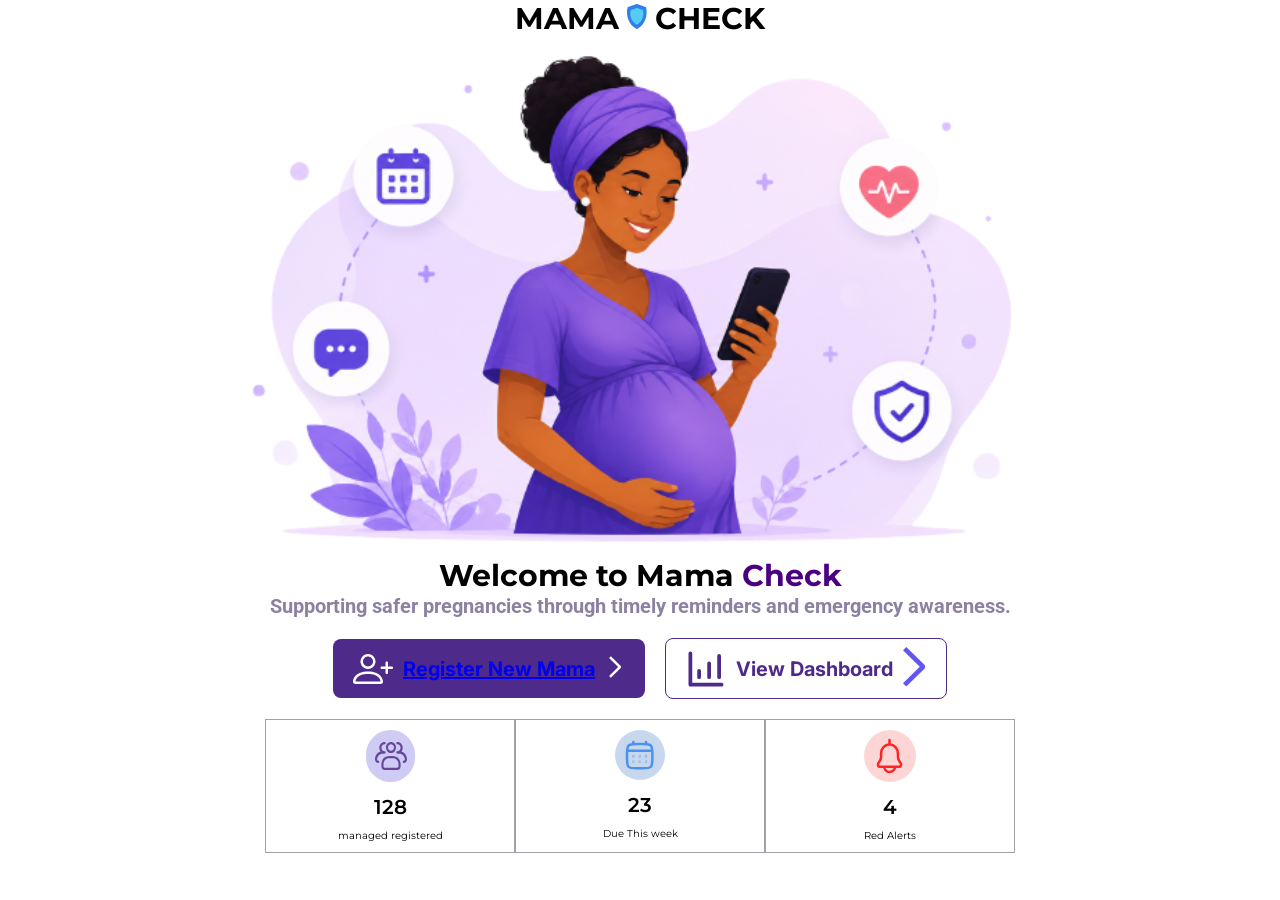
==== index.html @ 4383caee "Add registration form and responsive design" ====
<!DOCTYPE html>
<html lang="en">
<head>
    <meta charset="UTF-8">
    <meta name="viewport" content="width=device-width, initial-scale=1.0">
    <title>Mama check onboarding screen </title>
    <link rel="shortcut icon" href="favicon.ico" type="image/x-icon">
    <link rel="preconnect" href="https://fonts.googleapis.com">
    <link rel="stylesheet" href="https://fonts.googleapis.com/css2?family=Playfair+Display:wght@400;600;700&display=swap">
    <link rel="stylesheet" href="https://fonts.googleapis.com/css2?family=Montserrat:wght@300;400;500;600;700&display=swap">
    
    <link href='https://unpkg.com/boxicons@2.1.4/css/boxicons.min.css' rel='stylesheet'>
    <link rel="stylesheet" href="css/styles.css">
    <link rel="preconnect" href="https://fonts.googleapis.com">
<link rel="preconnect" href="https://fonts.gstatic.com" crossorigin>

<link href="https://fonts.googleapis.com/css2?family=Inter:wght@400;500;600;700&family=Roboto:wght@400;500;700&display=swap" rel="stylesheet">
    <script src="js/main.js" defer></script>

</head>
<body>
    <section class="mama-check-container">
        <div class="mama-checkbox1">
            <h1>MAMA <img src="images/Group.svg" alt=""> CHECK</h1>
        </div>
        <!--Mama check images -->
        <div class="mama-checkbox2">
            <img src="images/Pregnant woman.svg" alt="mama-check">
        </div>
        <div class="mama-checkbox3">
            <h2>Welcome to Mama <span>Check</span></h2>
            <h5>Supporting safer pregnancies through timely reminders and emergency awareness.</h5>
        </div>
        
    </section>
    <section class="reg-container">
        <div class="register-mama">
            <img src="images/bi_person-plus.svg" alt="mama-check">
            <h2><a href="registernewmama.html">Register New Mama</a></h2>
            <span><img src="images/weui_arrow-outlined.svg" alt=""></span>
        </div>
        <div class="view-dashboard">
            <img src="images/charm_chart-bar.svg" alt="">
            <h2>View Dashboard</h2>
            <span><img src="images/Vector.svg" alt=""></span>
        </div>
    </section>
    <section class="dashboard-stats">
        <div class="registered-num">
            <div><img src="images/formkit_people.svg" alt=""></div>
            <div class="bold-num">128</div>
            <div>managed registered</div>
        </div>
        <div class="due-date">
            <div><img src="images/solar_calendar-linear.svg" alt=""></div>
            <div class="bold-num">23</div>
            <div>Due This week</div>
        </div>
        <div class="due-alert">
            <div><img src="images/flowbite_bell-outline.svg" alt=""></div>
            <div class="bold-num">4</div>
            <div>Red Alerts</div>
        </div>
    </section>
    
</body>
</html>
---- css/styles.css ----
*{
    padding: 0;
    margin: 0;
    box-sizing: border-box;
}

    /* media for smaller screen */
@media (max-width: 768px){

    .mama-checkbox2 img{
        max-width: 100%;
        height: auto;
    }

    .reg-container{
        flex-direction: column;
        width: 90%;
    }

    .register-mama,
    .view-dashboard{
        width: 100%;
        justify-content: center;
        padding: 1.2rem;
    }
    
}

@media (max-width: 576px){

    html{
        font-size: 55%;
    }

    .mama-checkbox3 h2{
        font-size: 2.2rem;
    }

    .mama-checkbox3 h5{
        font-size: 1.4rem;
        text-align: center;
        padding: 0 1rem;
    }
    .dashboard-stats {
    grid-template-columns: 1fr;
    width: 90%;
}
       
}
span{
    color: Indigo;
    /* font-size: 2rem; */
}
.mama-checkbox3 h5{
    font-size: 2rem;
    text-align: center;
    padding: 0 1rem;
    justify-self: center;
    color: #8D81A1;
    font-family: 'Roboto';
}
.mama-checkbox3 h2{
    align-self: center;
    font-size: 3rem;
}
.mama-checkbox1 h1{
    font-size: 3rem;
}
body{
    font-family:'Montserrat', sans-serif;
    
}
html{
    font-size: 62.5%;
}
.mama-check-container{
    display: flex;
    flex-direction: column;
    align-items: center;
}
.mama-checkbox1,
.mama-checkbox2,
.mama-checkbox3{
    display: flex;
    flex-direction: column;

}
.mama-checkbox1 img{
    height: 2.5rem;
    font-family: 'Montserrat';
}
/* dashboard and register maam */
.reg-container{
    display: flex;
    gap: 2rem;
    align-items: center;
    justify-content: center;
    margin-top: 2rem;
  
}
.register-mama,
.view-dashboard {
    display: flex;
    flex-direction: row;
    align-items: center;
    gap: 1rem;
    border-radius: 8px;
    padding: 0.8rem 2rem;
    cursor: pointer;
    
}
.register-mama img,
.view-dashboard img{
    height: 4rem;
    
}
.register-mama{
    background-color: #4E2A8A; 
} 
.register-mama h2{
    font-size: 2rem;
    color: #FFFFFF;
    font-family: 'Inter';
}
.view-dashboard{
    border: 1px solid #4E2A8A;
}
.view-dashboard h2{
    color: #4E2A8A;
    font-size: 2rem;
    font-family: 'Inter';
}
.dashboard-stats{
    margin-top: 2rem;
    display: grid;
    grid-template-columns: 25rem 25rem 25rem;
    justify-content: center;
    align-content: center;
    margin-bottom: 2rem;
   
} 
.registered-num,
.due-date,
.due-alert{
    border: 1px solid #A1A1AA;
    gap: 1rem;
    display: flex;
    flex-direction: column;
    padding: 1rem;
    align-items: center;

}
.bold-num{
    font-size: 2rem;
    font-weight: 600;
}
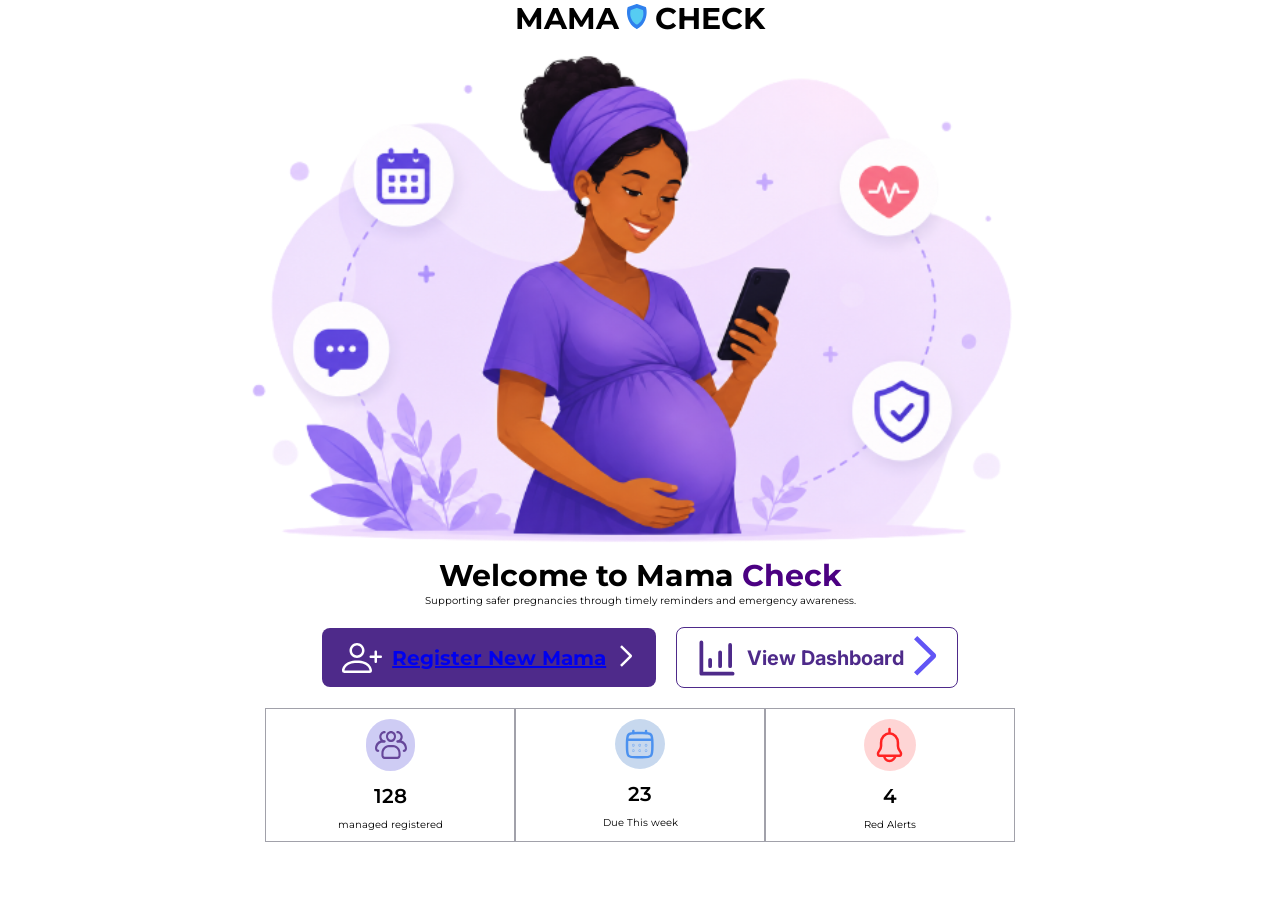
==== commit 3e1df1d4: "Change h5 to p for better semantics" ====
--- a/index.html
+++ b/index.html
@@ -29,7 +29,7 @@
         </div>
         <div class="mama-checkbox3">
             <h2>Welcome to Mama <span>Check</span></h2>
-            <h5>Supporting safer pregnancies through timely reminders and emergency awareness.</h5>
+            <p>Supporting safer pregnancies through timely reminders and emergency awareness.</p>
         </div>
         
     </section>
@@ -64,4 +64,4 @@
     </section>
     
 </body>
-</html>+</html>
--- a/css/styles.css
+++ b/css/styles.css
@@ -16,12 +16,19 @@
         flex-direction: column;
         width: 90%;
     }
-
+    .register-mama h2 a{
+        color: #ffff;
+    }
     .register-mama,
     .view-dashboard{
-        width: 100%;
+        /* width: 100%; */
         justify-content: center;
+        display: flex;
+        align-items: center;
         padding: 1.2rem;
+    }
+    .mama-checkbox3 h2{
+        font-size: 1.1rem;
     }
     
 }
@@ -32,19 +39,27 @@
         font-size: 55%;
     }
 
-    .mama-checkbox3 h2{
-        font-size: 2.2rem;
+    .mama-checkbox3 p{
+        font-size:0.8rem ;
     }
 
     .mama-checkbox3 h5{
-        font-size: 1.4rem;
+        font-size: 1rem;
         text-align: center;
         padding: 0 1rem;
     }
     .dashboard-stats {
     grid-template-columns: 1fr;
     width: 90%;
-}
+    }
+
+    .register-mama,
+    .view-dashboard{
+        align-items: center;
+        justify-content: center;
+        padding: 1.2rem;
+        display: flex;
+    }
        
 }
 span{
@@ -87,7 +102,7 @@
 }
 .mama-checkbox1 img{
     height: 2.5rem;
-    font-family: 'Montserrat';
+    font-family: 'Montserrat' sans-serif;
 }
 /* dashboard and register maam */
 .reg-container{
@@ -120,7 +135,7 @@
 .register-mama h2{
     font-size: 2rem;
     color: #FFFFFF;
-    font-family: 'Inter';
+    font-family: 'Inter' sans-serif;
 }
 .view-dashboard{
     border: 1px solid #4E2A8A;
@@ -153,4 +168,4 @@
 .bold-num{
     font-size: 2rem;
     font-weight: 600;
-}+}
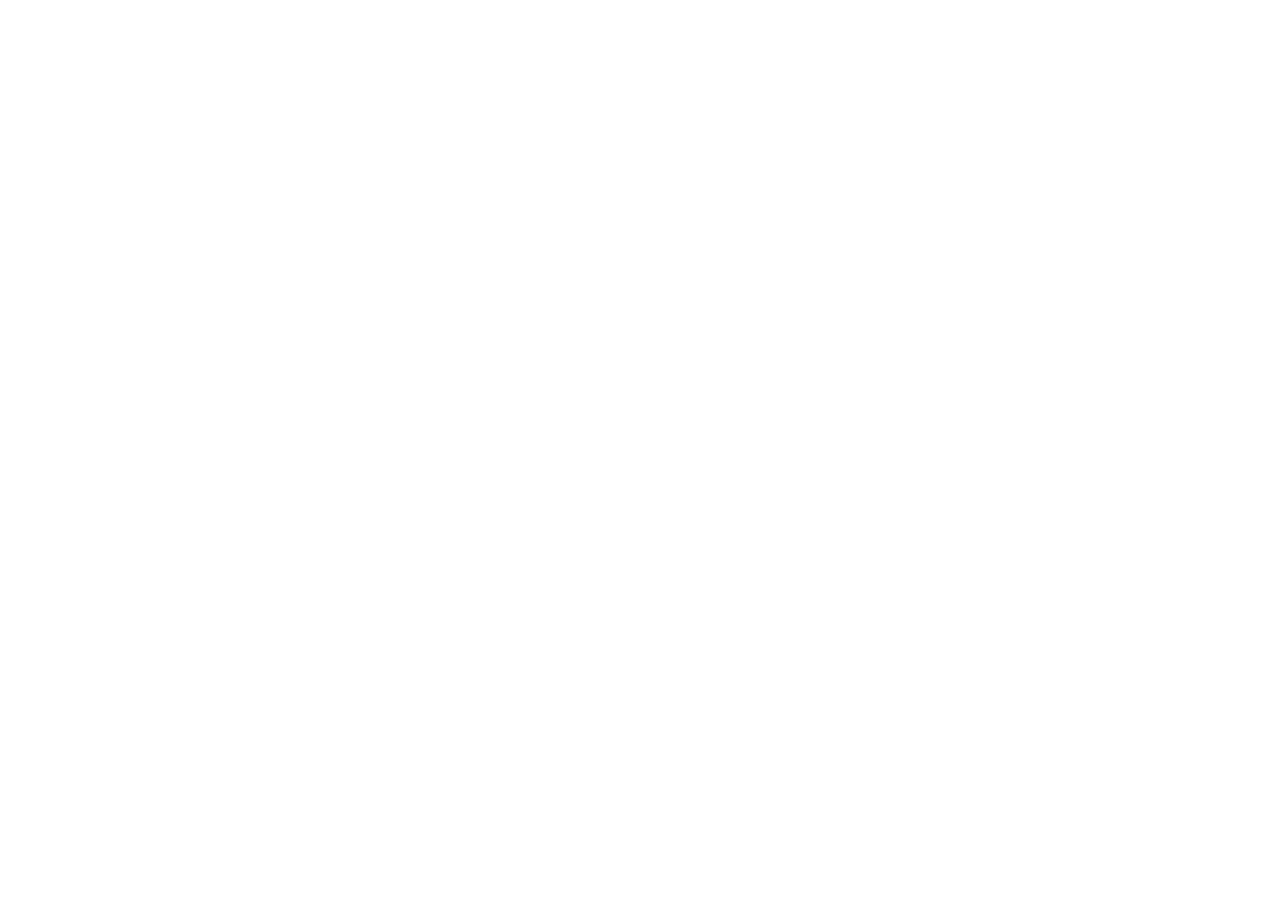
==== commit 1325eefd: "Clean up index.html by removing commented sections Removed unused sections and scripts from index.ht" ====
--- a/index.html
+++ b/index.html
@@ -12,56 +12,13 @@
     <link href='https://unpkg.com/boxicons@2.1.4/css/boxicons.min.css' rel='stylesheet'>
     <link rel="stylesheet" href="css/styles.css">
     <link rel="preconnect" href="https://fonts.googleapis.com">
-<link rel="preconnect" href="https://fonts.gstatic.com" crossorigin>
+    <link rel="preconnect" href="https://fonts.gstatic.com" crossorigin>
 
-<link href="https://fonts.googleapis.com/css2?family=Inter:wght@400;500;600;700&family=Roboto:wght@400;500;700&display=swap" rel="stylesheet">
-    <script src="js/main.js" defer></script>
-
+    <link href="https://fonts.googleapis.com/css2?family=Inter:wght@400;500;600;700&family=Roboto:wght@400;500;700&display=swap" rel="stylesheet">
+    
 </head>
 <body>
-    <section class="mama-check-container">
-        <div class="mama-checkbox1">
-            <h1>MAMA <img src="images/Group.svg" alt=""> CHECK</h1>
-        </div>
-        <!--Mama check images -->
-        <div class="mama-checkbox2">
-            <img src="images/Pregnant woman.svg" alt="mama-check">
-        </div>
-        <div class="mama-checkbox3">
-            <h2>Welcome to Mama <span>Check</span></h2>
-            <p>Supporting safer pregnancies through timely reminders and emergency awareness.</p>
-        </div>
-        
-    </section>
-    <section class="reg-container">
-        <div class="register-mama">
-            <img src="images/bi_person-plus.svg" alt="mama-check">
-            <h2><a href="registernewmama.html">Register New Mama</a></h2>
-            <span><img src="images/weui_arrow-outlined.svg" alt=""></span>
-        </div>
-        <div class="view-dashboard">
-            <img src="images/charm_chart-bar.svg" alt="">
-            <h2>View Dashboard</h2>
-            <span><img src="images/Vector.svg" alt=""></span>
-        </div>
-    </section>
-    <section class="dashboard-stats">
-        <div class="registered-num">
-            <div><img src="images/formkit_people.svg" alt=""></div>
-            <div class="bold-num">128</div>
-            <div>managed registered</div>
-        </div>
-        <div class="due-date">
-            <div><img src="images/solar_calendar-linear.svg" alt=""></div>
-            <div class="bold-num">23</div>
-            <div>Due This week</div>
-        </div>
-        <div class="due-alert">
-            <div><img src="images/flowbite_bell-outline.svg" alt=""></div>
-            <div class="bold-num">4</div>
-            <div>Red Alerts</div>
-        </div>
-    </section>
+    
     
 </body>
 </html>
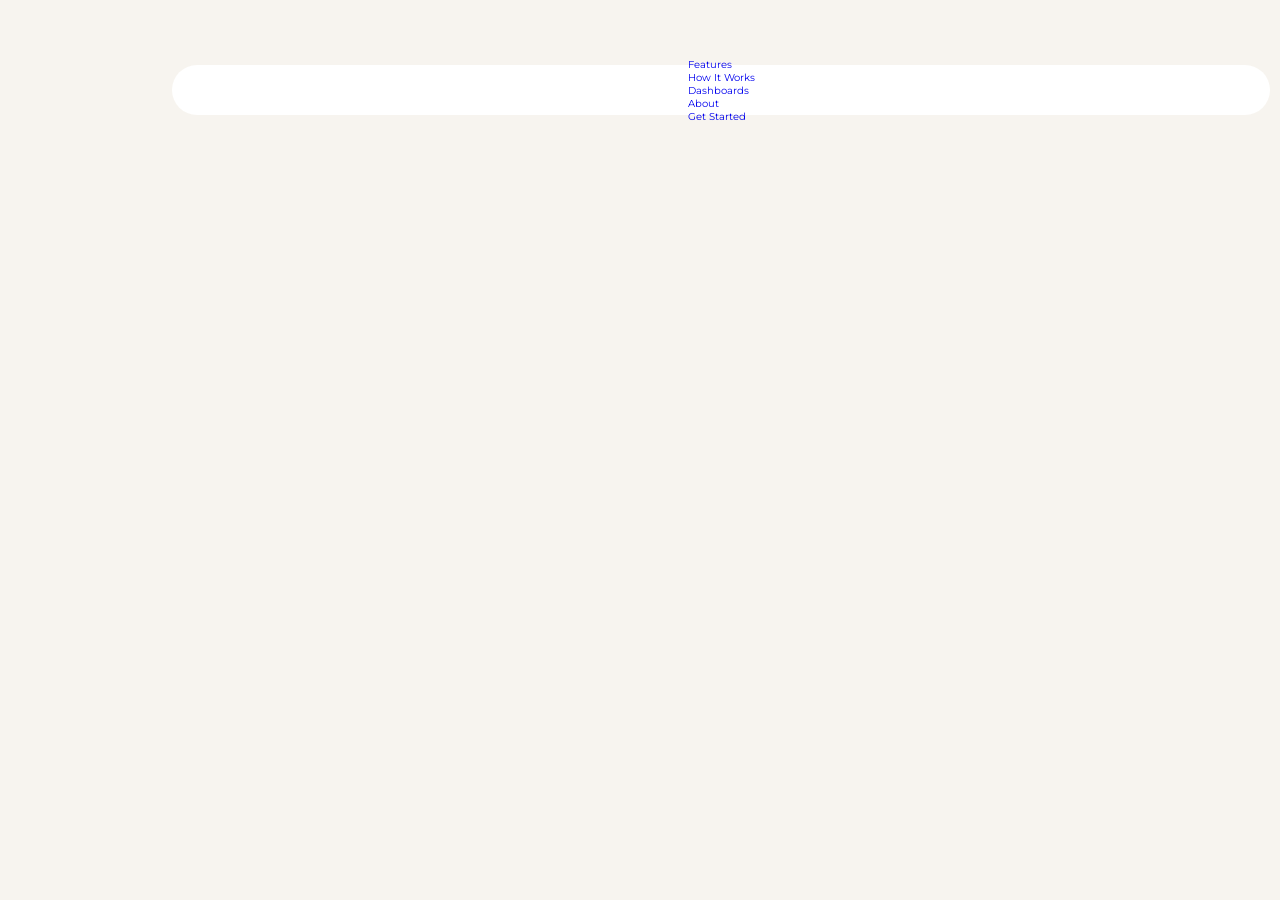
==== commit 6eaad2b5: "index page added as a landing page" ====
--- a/index.html
+++ b/index.html
@@ -18,6 +18,32 @@
     
 </head>
 <body>
+
+    <header>
+        <img src="images/Ellipse 8.png" alt="" height="3rem" display="overflow">
+        <img src="images/Ellipse 9.png" alt="" height="5rem">
+        <!--Logo space here-->
+        <div class="logo">
+            <img src="images/image 11.svg" alt="">
+        </div>
+        <!---Navigation bar here-->
+        <div class="nav-bar">
+            <nav>
+                <ul>
+                    <li><a href="#">Features</a></li>
+                    <li><a href="#">How It Works</a></li>
+                    <li><a href="#">Dashboards </a></li>
+                    <li><a href="#">About</a></li>
+                    <li><a href="#">Get Started</a></li>
+                </ul>
+
+            </nav>
+        </div>
+            
+    </header>
+    <section>
+
+    </section>
     
     
 </body>
--- a/css/styles.css
+++ b/css/styles.css
@@ -5,167 +5,42 @@
 }
 
     /* media for smaller screen */
-@media (max-width: 768px){
-
-    .mama-checkbox2 img{
-        max-width: 100%;
-        height: auto;
-    }
-
-    .reg-container{
-        flex-direction: column;
-        width: 90%;
-    }
-    .register-mama h2 a{
-        color: #ffff;
-    }
-    .register-mama,
-    .view-dashboard{
-        /* width: 100%; */
-        justify-content: center;
-        display: flex;
-        align-items: center;
-        padding: 1.2rem;
-    }
-    .mama-checkbox3 h2{
-        font-size: 1.1rem;
-    }
-    
-}
-
-@media (max-width: 576px){
-
-    html{
-        font-size: 55%;
-    }
-
-    .mama-checkbox3 p{
-        font-size:0.8rem ;
-    }
-
-    .mama-checkbox3 h5{
-        font-size: 1rem;
-        text-align: center;
-        padding: 0 1rem;
-    }
-    .dashboard-stats {
-    grid-template-columns: 1fr;
-    width: 90%;
-    }
-
-    .register-mama,
-    .view-dashboard{
-        align-items: center;
-        justify-content: center;
-        padding: 1.2rem;
-        display: flex;
-    }
-       
-}
-span{
-    color: Indigo;
-    /* font-size: 2rem; */
-}
-.mama-checkbox3 h5{
-    font-size: 2rem;
-    text-align: center;
-    padding: 0 1rem;
-    justify-self: center;
-    color: #8D81A1;
-    font-family: 'Roboto';
-}
-.mama-checkbox3 h2{
-    align-self: center;
-    font-size: 3rem;
-}
-.mama-checkbox1 h1{
-    font-size: 3rem;
+@media (max-width: 768px){   
 }
 body{
     font-family:'Montserrat', sans-serif;
-    
+    min-height: 100vh;
+    padding: 2rem 1rem;
+    background-color: #F7F4EF;
 }
+
 html{
     font-size: 62.5%;
 }
-.mama-check-container{
-    display: flex;
-    flex-direction: column;
-    align-items: center;
+header{
+    display: grid;
+    grid-template-columns: auto 1fr;
+    gap: 4rem;
 }
-.mama-checkbox1,
-.mama-checkbox2,
-.mama-checkbox3{
-    display: flex;
-    flex-direction: column;
+.logo{
 
 }
-.mama-checkbox1 img{
-    height: 2.5rem;
-    font-family: 'Montserrat' sans-serif;
+.logo img{
+    height: 7rem;
 }
-/* dashboard and register maam */
-.reg-container{
+.nav-bar ul li a{
+    text-decoration: none;
+}
+.nav-bar ul li{
+    list-style: none;
+}
+.nav-bar{
+    border-radius: 50px;
+    background-color: #FFFFFF;
+    width: 90%;
+    height: 5rem;
     display: flex;
-    gap: 2rem;
+    justify-content: center;
     align-items: center;
-    justify-content: center;
-    margin-top: 2rem;
-  
+    justify-self: end;
 }
-.register-mama,
-.view-dashboard {
-    display: flex;
-    flex-direction: row;
-    align-items: center;
-    gap: 1rem;
-    border-radius: 8px;
-    padding: 0.8rem 2rem;
-    cursor: pointer;
-    
-}
-.register-mama img,
-.view-dashboard img{
-    height: 4rem;
-    
-}
-.register-mama{
-    background-color: #4E2A8A; 
-} 
-.register-mama h2{
-    font-size: 2rem;
-    color: #FFFFFF;
-    font-family: 'Inter' sans-serif;
-}
-.view-dashboard{
-    border: 1px solid #4E2A8A;
-}
-.view-dashboard h2{
-    color: #4E2A8A;
-    font-size: 2rem;
-    font-family: 'Inter';
-}
-.dashboard-stats{
-    margin-top: 2rem;
-    display: grid;
-    grid-template-columns: 25rem 25rem 25rem;
-    justify-content: center;
-    align-content: center;
-    margin-bottom: 2rem;
-   
-} 
-.registered-num,
-.due-date,
-.due-alert{
-    border: 1px solid #A1A1AA;
-    gap: 1rem;
-    display: flex;
-    flex-direction: column;
-    padding: 1rem;
-    align-items: center;
-
-}
-.bold-num{
-    font-size: 2rem;
-    font-weight: 600;
-}
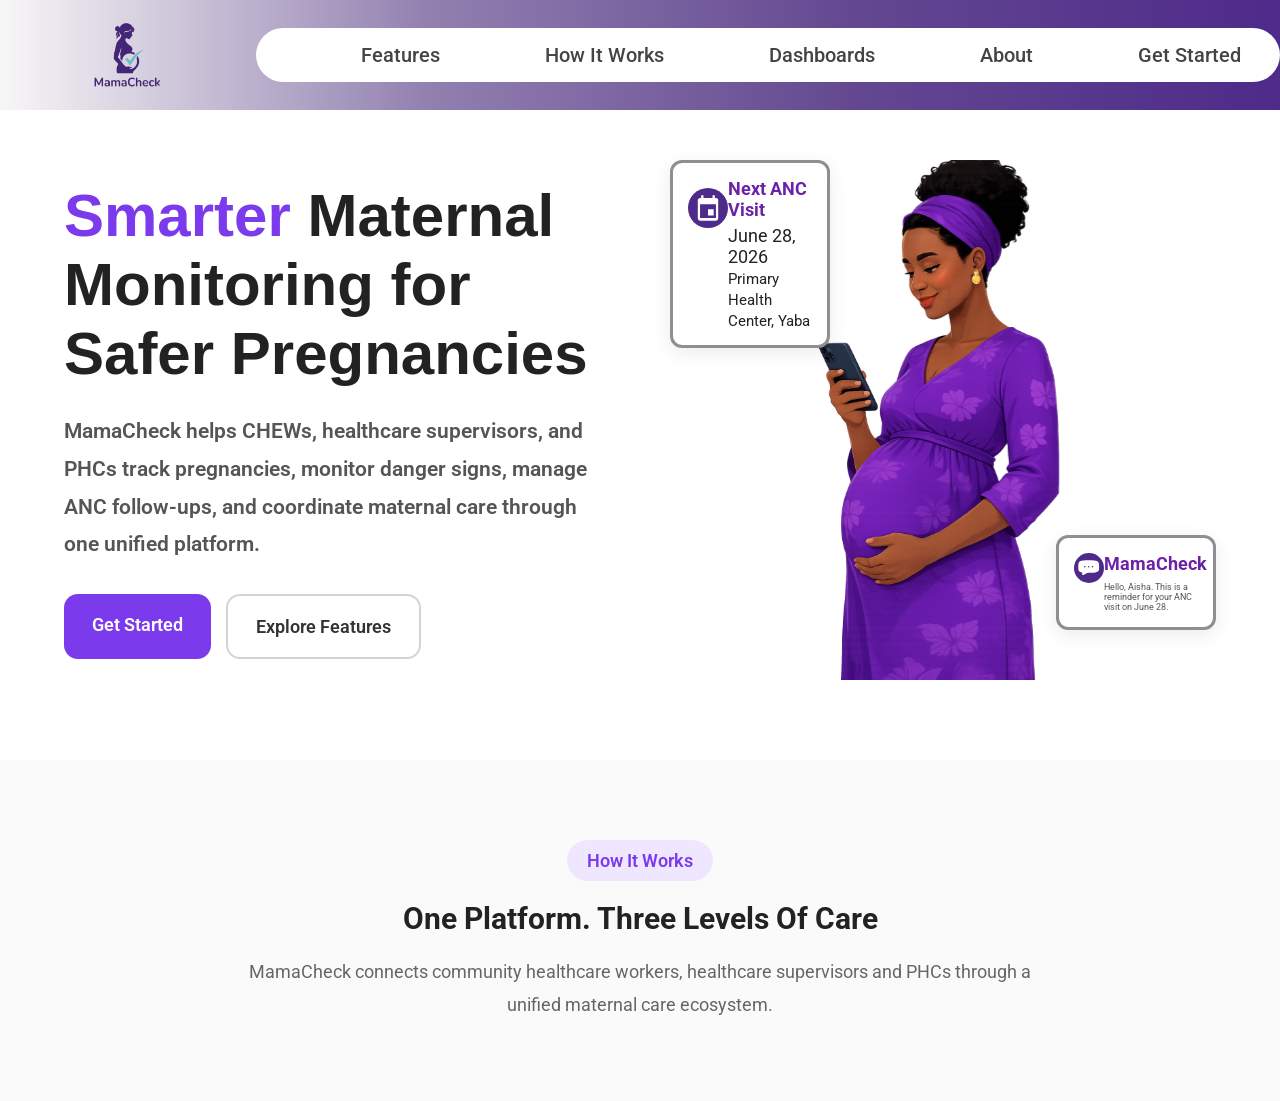
==== commit 2c7842c2: "another page added" ====
--- a/index.html
+++ b/index.html
@@ -5,45 +5,122 @@
     <meta name="viewport" content="width=device-width, initial-scale=1.0">
     <title>Mama check onboarding screen </title>
     <link rel="shortcut icon" href="favicon.ico" type="image/x-icon">
-    <link rel="preconnect" href="https://fonts.googleapis.com">
-    <link rel="stylesheet" href="https://fonts.googleapis.com/css2?family=Playfair+Display:wght@400;600;700&display=swap">
-    <link rel="stylesheet" href="https://fonts.googleapis.com/css2?family=Montserrat:wght@300;400;500;600;700&display=swap">
-    
-    <link href='https://unpkg.com/boxicons@2.1.4/css/boxicons.min.css' rel='stylesheet'>
-    <link rel="stylesheet" href="css/styles.css">
+
+    <!-- Google Fonts -->
     <link rel="preconnect" href="https://fonts.googleapis.com">
     <link rel="preconnect" href="https://fonts.gstatic.com" crossorigin>
 
-    <link href="https://fonts.googleapis.com/css2?family=Inter:wght@400;500;600;700&family=Roboto:wght@400;500;700&display=swap" rel="stylesheet">
-    
+    <link href="https://fonts.googleapis.com/css2?family=Playfair+Display:wght@400;600;700&family=Montserrat:wght@300;400;500;600;700&family=Roboto:wght@300;400;500;700&family=Inter:wght@400;500;600;700&display=swap" rel="stylesheet">
+
+    <!-- Boxicons -->
+    <link href="https://unpkg.com/boxicons@2.1.4/css/boxicons.min.css" rel="stylesheet">
+    <link href="https://fonts.googleapis.com/css2?family=Archivo+Black&display=swap" rel="stylesheet">
+    <!-- Custom CSS -->
+    <link rel="stylesheet" href="css/styles.css">
 </head>
 <body>
 
-    <header>
-        <img src="images/Ellipse 8.png" alt="" height="3rem" display="overflow">
-        <img src="images/Ellipse 9.png" alt="" height="5rem">
-        <!--Logo space here-->
-        <div class="logo">
-            <img src="images/image 11.svg" alt="">
-        </div>
-        <!---Navigation bar here-->
-        <div class="nav-bar">
-            <nav>
-                <ul>
+    <header class="header">
+        <div class="nav-container">
+            <img src="images/" alt="">
+
+            <a href="#" class="logo">
+                <img src="images/image 11.svg" alt="MamaCheck Logo">
+            </a>
+
+            <nav class="navbar">
+                <ul class="nav-links">
                     <li><a href="#">Features</a></li>
                     <li><a href="#">How It Works</a></li>
-                    <li><a href="#">Dashboards </a></li>
+                    <li><a href="#">Dashboards</a></li>
                     <li><a href="#">About</a></li>
                     <li><a href="#">Get Started</a></li>
                 </ul>
-
             </nav>
         </div>
-            
     </header>
-    <section>
 
-    </section>
+    <main>
+        <!--  -->
+        <section class="hero">
+            <div class="container hero-content">
+
+                <!-- Left Content -->
+                <article class="hero-text">
+                    <h1>
+                        <span>Smarter</span> Maternal
+                        Monitoring for Safer
+                        Pregnancies
+                    </h1>
+
+                    <p>
+                        MamaCheck helps CHEWs, healthcare supervisors,
+                        and PHCs track pregnancies, monitor danger signs,
+                        manage ANC follow-ups, and coordinate maternal
+                        care through one unified platform.
+                    </p>
+
+                    <div class="hero-buttons">
+                        <a href="#" class="btn btn-primary">
+                            Get Started
+                        </a>
+
+                        <a href="#" class="btn btn-outline">
+                            Explore Features
+                        </a>
+                    </div>
+                </article>
+                 <!-- Right Image -->
+                <figure class="hero-image">
+
+                    <div class="visit-card">
+                        <img src="images/mdi_calendar.svg" alt="MamaCheck">
+                        <div>
+                            <h4>Next ANC Visit</h4>
+                            <p>June 28, 2026</p>
+                            <small>Primary Health Center, Yaba</small>
+                        </div>
+                    </div>
+
+                    <img
+                        src="images/image 15.svg"
+                        alt="Pregnant woman using MamaCheck">
+
+                    <div class="message-card">
+                        <img src="images/mynaui_message-dots-solid.svg" alt="pregnant check up">
+                        <div>
+                            <strong>MamaCheck</strong>
+                            <p>
+                                Hello, Aisha.
+                                This is a reminder for your ANC visit on June 28.
+                            </p>
+                        </div>
+                    </div>
+                </figure>
+            </div>
+        </section>
+
+        <!-- How It Works -->
+        <section class="how-it-works">
+            <div class="container">
+
+                <span class="section-tag">
+                    How It Works
+                </span>
+
+                <h2>
+                    One Platform. Three Levels Of Care
+                </h2>
+
+                <p>
+                    MamaCheck connects community healthcare workers,
+                    healthcare supervisors and PHCs through a unified
+                    maternal care ecosystem.
+                </p>
+
+            </div>
+        </section>
+    </main>
     
     
 </body>
--- a/css/styles.css
+++ b/css/styles.css
@@ -1,46 +1,257 @@
 *{
-    padding: 0;
-    margin: 0;
-    box-sizing: border-box;
-}
-
-    /* media for smaller screen */
-@media (max-width: 768px){   
-}
-body{
-    font-family:'Montserrat', sans-serif;
-    min-height: 100vh;
-    padding: 2rem 1rem;
-    background-color: #F7F4EF;
-}
-
+    margin:0;
+    padding:0;
+    box-sizing:border-box;
+}
 html{
     font-size: 62.5%;
 }
-header{
-    display: grid;
-    grid-template-columns: auto 1fr;
-    gap: 4rem;
-}
+body{
+    font-family:'roboto','Inter', sans-serif;
+    background:#ffffff;
+    color:#222;
+    font-size: 1.8rem;
+}
+.nav-container{
+    display: flex;
+}
+
+.container{
+    width:90%;
+    /* max-width:1200px; */
+    margin:auto;
+}
+
+/* HEADER */
+.header{
+    padding:2rem 0;
+    background: linear-gradient(to left,#4E2A8A,#634891,#9280B0,#F8F7F7);
+}
+.navbar{
+    width: 80%;
+}
+.nav-container{
+    display:flex;
+    justify-content:space-between;
+    align-items:center;
+}
+
 .logo{
-
-}
+    display:flex;
+    align-items:center;
+    gap:10px;
+    text-decoration:none;
+    color:#6b21a8;
+    font-weight:700;
+}
+
 .logo img{
-    height: 7rem;
-}
-.nav-bar ul li a{
-    text-decoration: none;
-}
-.nav-bar ul li{
-    list-style: none;
-}
-.nav-bar{
-    border-radius: 50px;
-    background-color: #FFFFFF;
-    width: 90%;
-    height: 5rem;
+    width:7rem;
+}
+
+.nav-links{
+    list-style:none;
+    display:flex;
+    gap:3.5rem;
+    background:#FFFFFF;
+    padding:15px 35px;
+    border-radius:5rem;
+}
+
+.nav-links a{
+    text-decoration:none;
+    color:#444;
+    font-weight:500;
+    font-size: 2rem;
+    margin-left: 7rem;
+}
+
+/* HERO */
+.hero{
+    padding:5rem 0 8rem;
+    /* background-color: #F7F4EF33; */
+}
+
+.hero-content{
+    display:flex;
+    align-items:center;
+    justify-content:space-between;
+    gap:6rem;
+}
+
+.hero-text{
+    flex:1;
+}
+
+.hero-text h1{
+    font-size:6rem;
+    line-height:1.15;
+    font-weight:800;
+    margin-bottom:25px;
+    font-family: 'Coolvetica', sans-serif;
+    
+}
+
+.hero-text h1 span{
+    color:#7c3aed;
+}
+
+.hero-text p{
+    max-width:600px;
+    color:#555;
+    line-height:1.8;
+    font-size:2.1rem;
+    margin-bottom:30px;
+    font-weight: 600;
+}
+
+.hero-buttons{
+    display:flex;
+    gap:15px;
+}
+
+.btn{
+    display:inline-block;
+    padding:2rem 2.8rem;
+    border-radius:1.4rem;
+    text-decoration:none;
+    font-weight:600;
+    
+}
+
+.btn-primary{
+    background:#7c3aed;
+    color:white;
+}
+
+.btn-primary:hover{
+    opacity:;
+}
+
+.btn-outline{
+    border:2px solid #d1d5db;
+    color:#333;
+}
+
+/* HERO IMAGE */
+.hero-image{
+    flex:1;
+    position:relative;
+    display:flex;
+    justify-content:center;
+}
+
+.hero-image img{
+    width:50%;
+    /* max-width:450px; */
+}
+
+/* Floating Cards */
+.visit-card{
+    position:absolute;
+    /* top:4rem; */
+    left:0;
+    background:white;
+    padding:15px;
+    border-radius:12px;
+    box-shadow:0 5px 20px rgba(0,0,0,.08);
+    border: 3px solid #8E8E93;
     display: flex;
-    justify-content: center;
-    align-items: center;
-    justify-self: end;
-}
+    width: 16rem;
+}
+.visit-card img{
+    height: 4rem;
+    width: 4rem;
+    margin-top: 1rem;
+}
+
+.visit-card h4{
+    color:#6b21a8;
+    margin-bottom:5px;
+}
+
+.message-card{
+    position:absolute;
+    bottom:5rem;
+    right:0;
+    width:16rem;
+    background:white;
+    padding:15px;
+    border-radius:12px;
+    box-shadow:0 5px 20px rgba(0,0,0,.08);
+    border: 3px solid #8E8E93;
+    display: flex;
+}
+.message-card img{
+    height: 3rem;
+}
+.message-card strong{
+    color:#6b21a8;
+}
+
+.message-card p{
+    margin-top:8px;
+    font-size:.85rem;
+    color:#555;
+}
+
+/* HOW IT WORKS */
+.how-it-works{
+    text-align:center;
+    padding:80px 0;
+    background:#fafafa;
+}
+
+.section-tag{
+    display:inline-block;
+    padding:10px 20px;
+    border-radius:30px;
+    background:#efe7ff;
+    color:#7c3aed;
+    font-weight:600;
+    margin-bottom:20px;
+}
+
+.how-it-works h2{
+    font-size:3rem;
+    margin-bottom:20px;
+}
+
+.how-it-works p{
+    max-width:800px;
+    margin:auto;
+    color:#666;
+    line-height:1.8;
+}
+
+/* RESPONSIVE */
+@media (max-width:768px){
+
+    .nav-links{
+        display:none;
+    }
+
+    .hero-content{
+        flex-direction:column;
+        text-align:center;
+    }
+
+    .hero-text h1{
+        font-size:2.5rem;
+    }
+
+    .hero-buttons{
+        justify-content:center;
+        flex-wrap:wrap;
+    }
+
+    .visit-card,
+    .message-card{
+        position:static;
+        margin:15px auto;
+    }
+
+    .how-it-works h2{
+        font-size:2rem;
+    }
+}
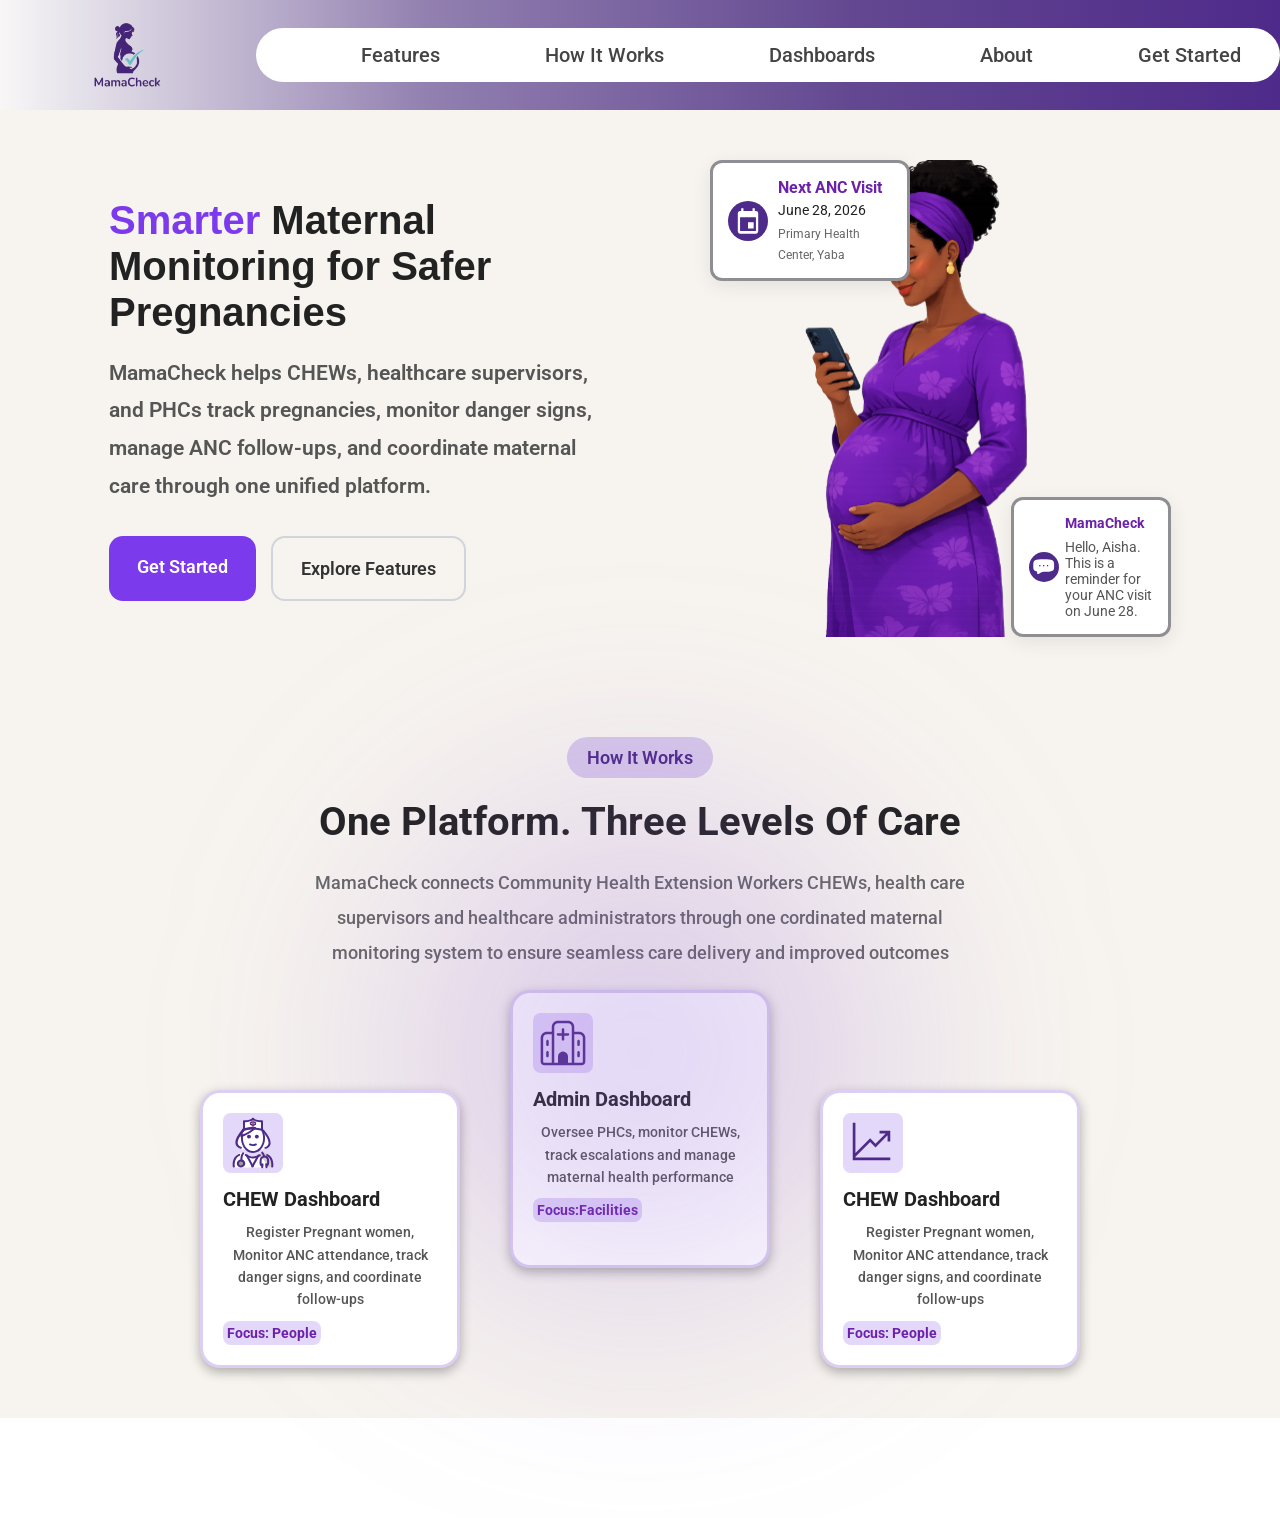
==== commit 5c65a56e: "landing page added" ====
--- a/index.html
+++ b/index.html
@@ -34,7 +34,7 @@
                     <li><a href="#">How It Works</a></li>
                     <li><a href="#">Dashboards</a></li>
                     <li><a href="#">About</a></li>
-                    <li><a href="#">Get Started</a></li>
+                    <li><a href="mama-check.html">Get Started</a></li>
                 </ul>
             </nav>
         </div>
@@ -108,17 +108,66 @@
                     How It Works
                 </span>
 
-                <h2>
+                <h1>
                     One Platform. Three Levels Of Care
-                </h2>
+                </h1>
 
                 <p>
-                    MamaCheck connects community healthcare workers,
-                    healthcare supervisors and PHCs through a unified
-                    maternal care ecosystem.
+                    MamaCheck connects Community Health 
+                    Extension Workers CHEWs, health care supervisors and healthcare 
+                    administrators through one cordinated maternal monitoring 
+                    system to ensure seamless care delivery and improved outcomes
                 </p>
 
             </div>
+            <div class="how-it-works-container">
+                <div class="how-it-works-box1">
+                    <div>
+                        <img src="images/openmoji_female-doctor.svg" alt="female- doctor ">
+                    </div>
+                    <div>
+                        <h3>CHEW Dashboard</h3>
+                    </div>
+                    <div>
+                        <p>Register Pregnant women, Monitor ANC attendance, track danger signs, and coordinate follow-ups</p>
+                    </div>
+                    <div>
+                        <h4 class="focus">Focus: People</h4>
+                    </div>
+
+                </div>
+                <div class="how-it-works-box2">
+                    <div>
+                        <img src="images/circum_hospital-1.svg" alt="female- doctor ">
+                    </div>
+                    <div>
+                        <h3>Admin Dashboard</h3>
+                    </div>
+                    <div>
+                        <p>Oversee PHCs, monitor CHEWs, track escalations and manage maternal health performance</p>
+                    </div>
+                    <div>
+                        <h4 class="focus">Focus:Facilities</h4>
+                    </div>
+                </div>
+                <div class="how-it-works-box3">
+                    <div>
+                        <img src="images/fluent-mdl2_chart.svg" alt="female- doctor ">
+                    </div>
+                    <div>
+                        <h3>CHEW Dashboard</h3>
+                    </div>
+                    <div>
+                        <p>Register Pregnant women, Monitor ANC attendance, track danger signs, and coordinate follow-ups</p>
+                    </div>
+                    <div>
+                        <h4 class="focus">Focus: People</h4>
+                    </div>
+                </div>
+            </div>
+        </section>
+        <section class="mama-check-container">
+
         </section>
     </main>
     
--- a/css/styles.css
+++ b/css/styles.css
@@ -68,8 +68,8 @@
 
 /* HERO */
 .hero{
-    padding:5rem 0 8rem;
-    /* background-color: #F7F4EF33; */
+    padding:5rem ;
+    background-color: #F7F4EF;
 }
 
 .hero-content{
@@ -147,32 +147,49 @@
 }
 
 /* Floating Cards */
+
+
 .visit-card{
-    position:absolute;
-    /* top:4rem; */
-    left:0;
-    background:white;
-    padding:15px;
-    border-radius:12px;
-    box-shadow:0 5px 20px rgba(0,0,0,.08);
+    position: absolute;
+    top: 0;
+    left: 4rem;
+    background: #fff;
+    padding: 1.5rem;
+    border-radius: 1.2rem;
+    box-shadow: 0 5px 20px rgba(0,0,0,.08);
     border: 3px solid #8E8E93;
     display: flex;
-    width: 16rem;
-}
+    align-items: center;
+    gap: 1rem;
+    width: 20rem;
+}
+
 .visit-card img{
+    width: 4rem;
     height: 4rem;
-    width: 4rem;
-    margin-top: 1rem;
+    margin-top: 0;
+    flex-shrink: 0;
 }
 
 .visit-card h4{
-    color:#6b21a8;
-    margin-bottom:5px;
+    color: #6b21a8;
+    margin-bottom: .5rem;
+    font-size: 1.6rem;
+}
+
+.visit-card p{
+    margin-bottom: .3rem;
+    font-size: 1.4rem;
+}
+
+.visit-card small{
+    color: #666;
+    font-size: 1.2rem;
 }
 
 .message-card{
     position:absolute;
-    bottom:5rem;
+    bottom:0rem;
     right:0;
     width:16rem;
     background:white;
@@ -181,6 +198,9 @@
     box-shadow:0 5px 20px rgba(0,0,0,.08);
     border: 3px solid #8E8E93;
     display: flex;
+    font-size: 1.4rem;
+    align-items: center;
+    gap: 0.6rem;
 }
 .message-card img{
     height: 3rem;
@@ -191,39 +211,146 @@
 
 .message-card p{
     margin-top:8px;
-    font-size:.85rem;
     color:#555;
 }
 
 /* HOW IT WORKS */
 .how-it-works{
-    text-align:center;
-    padding:80px 0;
-    background:#fafafa;
-}
-
+    text-align: center;
+    padding: 5rem 0rem 15rem 0rem;
+    display: flex;
+    flex-direction: column;
+    background-color: #F7F4EF;
+}
+.focus{
+    padding: 0.4rem;
+    background-color: #E3D7FA;
+    border-radius: 8px;
+}
+.how-it-works::before{
+    content: "";
+    position: absolute;
+    width: 50rem;
+    height: 50rem;
+    left: 50%;
+    top: 50%;
+    transform: translate(-50%, -50%);
+    border-radius: 50%;
+    background: rgba(142, 98, 216, 0.25);
+    filter: blur(120px);
+    z-index: 0;
+}
+
+.how-it-works{
+    position: relative;
+    z-index: 2;
+}
 .section-tag{
     display:inline-block;
     padding:10px 20px;
     border-radius:30px;
-    background:#efe7ff;
-    color:#7c3aed;
+    background:#8A62D94D;
+    color:#4E2A8A;
     font-weight:600;
     margin-bottom:20px;
 }
 
-.how-it-works h2{
-    font-size:3rem;
+.container h1{
+    font-size:4rem;
     margin-bottom:20px;
 }
 
 .how-it-works p{
-    max-width:800px;
+    max-width:650px;
     margin:auto;
     color:#666;
-    line-height:1.8;
-}
-
+    line-height:3.5rem;
+    font-family: 'Roboto';
+    font-weight: 500;
+}
+.how-it-works-container{
+    display: flex;
+    gap: 5rem;
+    /* position: absolute; */
+    justify-content:center;
+}
+.how-it-works-box1,
+.how-it-works-box3{
+    position: relative;
+    top: 10rem;
+    flex-wrap: wrap;
+}
+.how-it-works-box1,
+.how-it-works-box2,
+.how-it-works-box3{
+    background-color:#FFFFFF ;
+    border: 3px solid #8A62D84D;
+    box-shadow: 0 4px 12px rgba(0,0,0,0.3);
+    width: 26rem;
+    display: flex;
+    gap: 1rem;
+    flex-direction: column;
+    border-radius: 20px;
+    padding: 2rem;
+    margin-top: 2rem;
+    align-items:start;
+}
+
+/* .how-it-works-box1:hover,
+.how-it-works-box2:hover,
+.how-it-works-box3:hover{
+    transform: translateY(-5px);
+} */
+
+.how-it-works-box1 img,
+.how-it-works-box2 img,
+.how-it-works-box3 img{
+    width: 6rem;
+    height: 6rem;
+}
+
+.how-it-works-box1 h3,
+.how-it-works-box2 h3,
+.how-it-works-box3 h3{
+    font-size: 2rem;
+}
+
+.how-it-works-box1 p,
+.how-it-works-box2 p,
+.how-it-works-box3 p{
+    font-size: 1.4rem;
+    line-height: 1.6;
+    color: #555;
+    justify-self: flex-start;
+    margin: 0;
+    font-family: 'Roboto', sans-serif;
+}
+
+.how-it-works-box1 h4,
+.how-it-works-box2 h4,
+.how-it-works-box3 h4{
+    color: #6b21a8;
+    font-size: 1.4rem;
+}
+@media (max-width: 768px){
+
+    .how-it-works-container{
+        flex-direction: column;
+        align-items: center;
+        gap: 4rem;
+    }
+
+    /* .how-it-works-box1{
+        margin-top: 0;
+    } */
+
+    .how-it-works-box1,
+    .how-it-works-box2,
+    .how-it-works-box3{
+        width: 90%;
+        max-width: 35rem;
+    }
+}
 /* RESPONSIVE */
 @media (max-width:768px){
 
@@ -254,4 +381,8 @@
     .how-it-works h2{
         font-size:2rem;
     }
+}
+
+.mama-check-container{
+    padding: 5rem;
 }
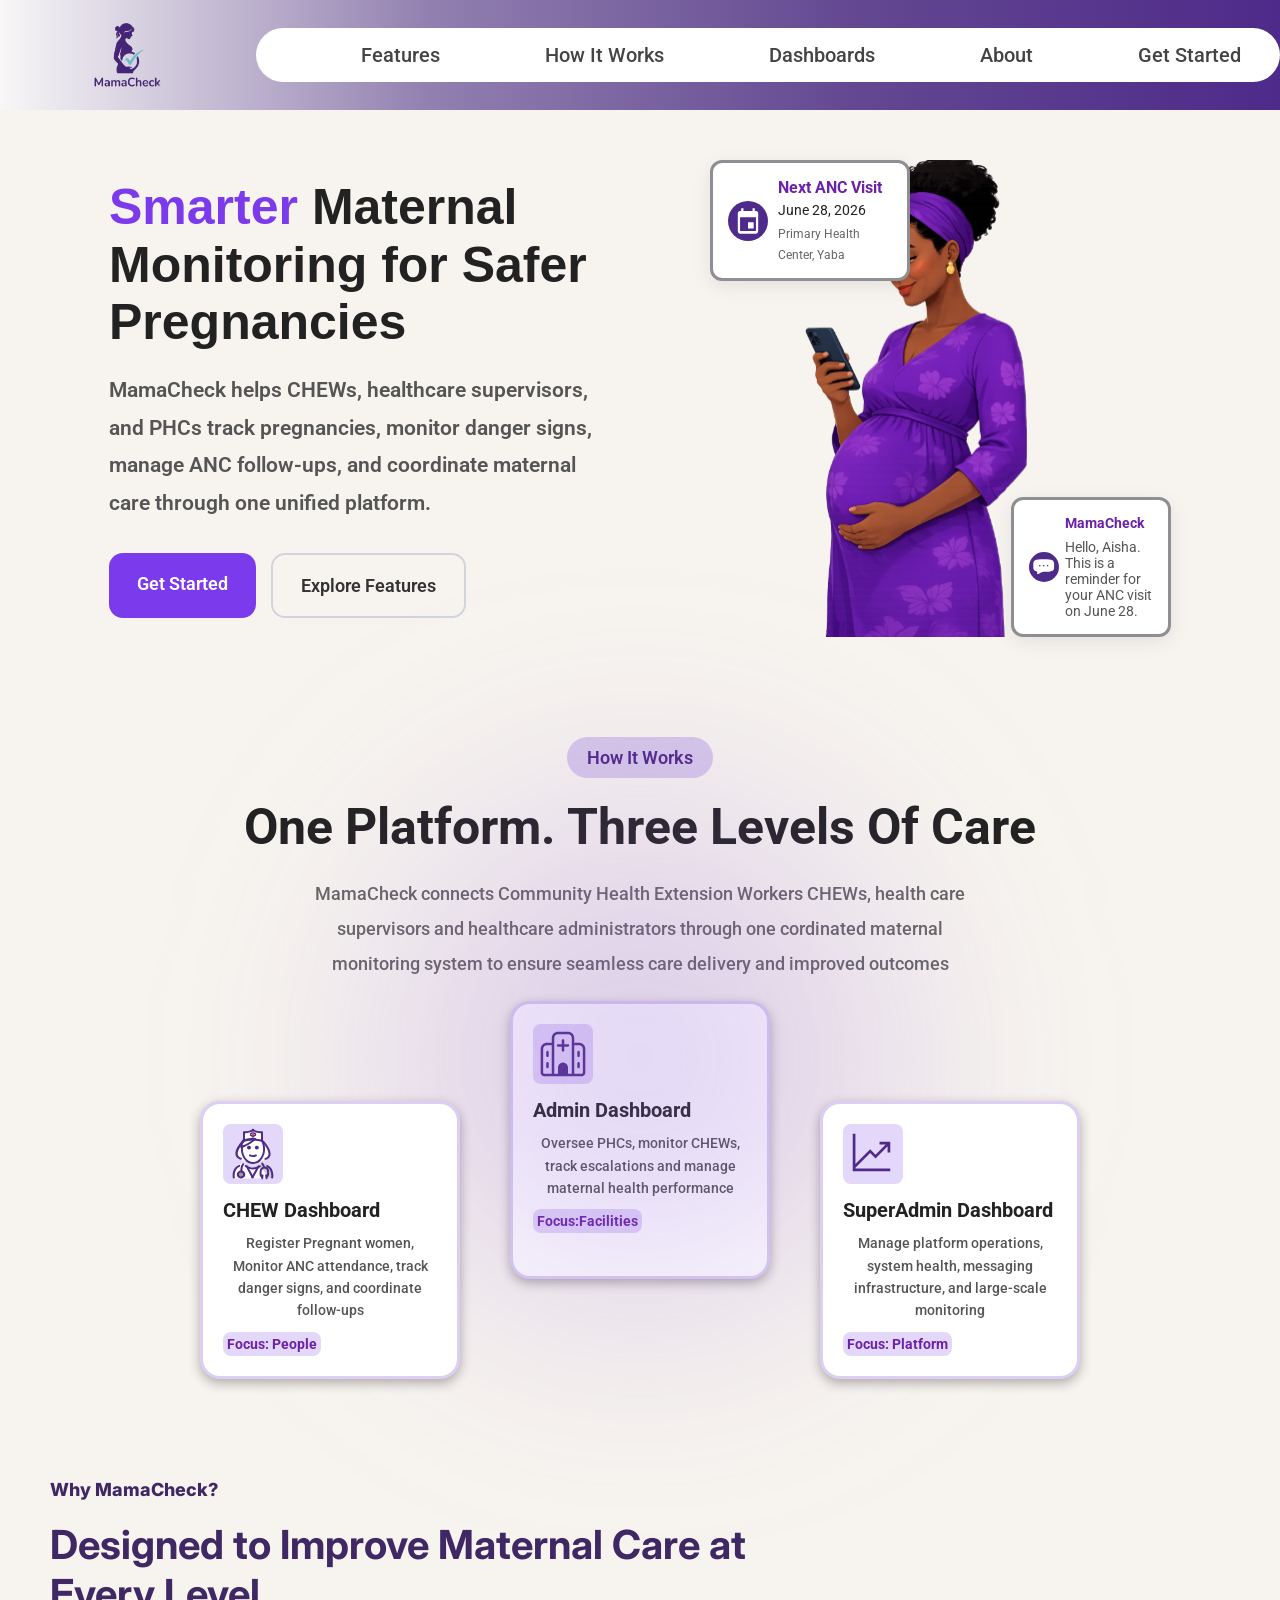
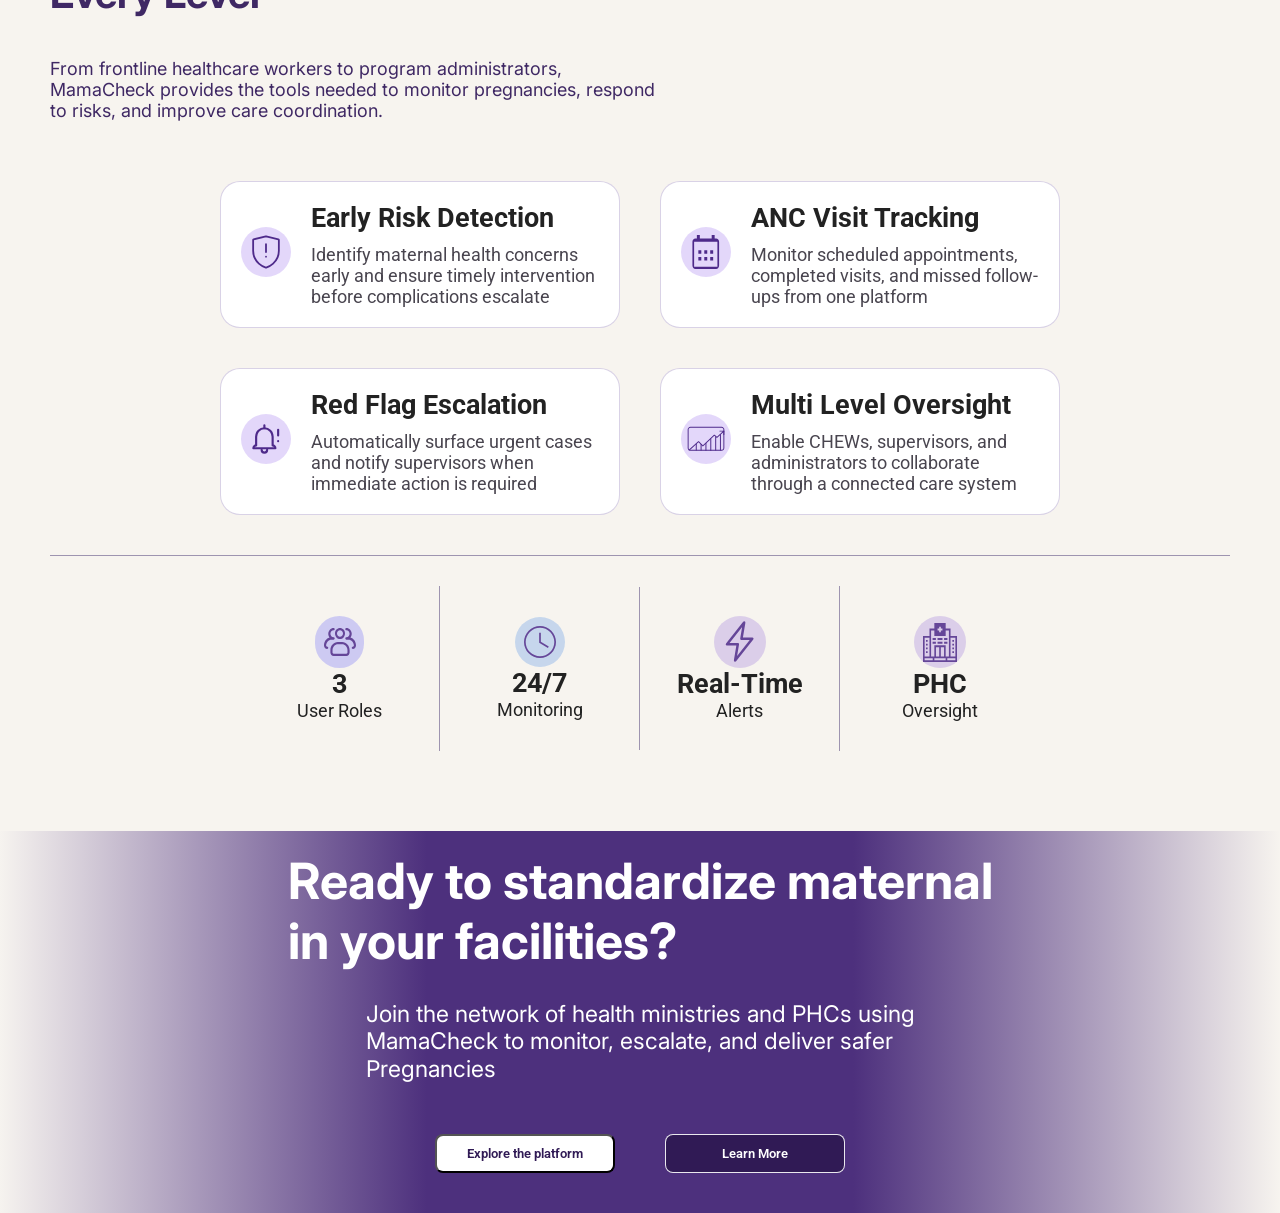
==== commit 64c7d98a: "landing page completed" ====
--- a/index.html
+++ b/index.html
@@ -155,19 +155,122 @@
                         <img src="images/fluent-mdl2_chart.svg" alt="female- doctor ">
                     </div>
                     <div>
-                        <h3>CHEW Dashboard</h3>
-                    </div>
-                    <div>
-                        <p>Register Pregnant women, Monitor ANC attendance, track danger signs, and coordinate follow-ups</p>
-                    </div>
-                    <div>
-                        <h4 class="focus">Focus: People</h4>
-                    </div>
-                </div>
-            </div>
-        </section>
-        <section class="mama-check-container">
-
+                        <h3>SuperAdmin Dashboard</h3>
+                    </div>
+                    <div>
+                        <p>
+                            Manage platform operations, system health,
+                            messaging infrastructure, and large-scale monitoring
+                        </p>
+                    </div>
+                    <div>
+                        <h4 class="focus">Focus: Platform</h4>
+                    </div>
+                </div>
+            </div>
+        </section>
+        <section class="why-mama-check">
+            <div class="why-mama-check-feature">
+                <div class="why-mama-check1">
+                    <p>Why MamaCheck?</p>
+                </div>
+                <div class="why-mama-check2">
+                    <p>Designed to Improve Maternal Care at</p>
+                    <p>Every Level</p>
+                </div>
+                <div class="why-mama-check3">
+                    <p>From frontline healthcare workers to program administrators,</p>
+                    <p>MamaCheck provides the tools needed to monitor pregnancies, respond</p>
+                    <p>to risks, and improve care coordination.</p>
+                </div>
+            </div>
+            <div class="why-mama-card-container">
+                <div class="why-mama-card">
+                    <div class="card1">
+                        <img src="images/si_shield-alert-line.svg" alt="">
+                    </div>
+                    <div class="card2">
+                        <h2>Early Risk Detection</h2>
+                        <p>
+                            Identify maternal health concerns early and ensure timely 
+                            intervention before complications escalate
+                        </p>
+                    </div>
+                </div>
+                <div class="why-mama-card">
+                    <div class="card1">
+                        <img src="images/fe_calendar.svg" alt="">
+                    </div>
+                    <div class="card2">
+                        <h2>ANC Visit Tracking</h2>
+                        <p>
+                            Monitor scheduled appointments, completed visits, and missed follow-ups from one platform
+                        </p>
+                    </div>
+                </div>
+            </div>
+            <div class="why-mama-card-container">
+                <div class="why-mama-card">
+                    <div class="card1">
+                        <img src="images/line-md_bell-alert.svg" alt="">
+                    </div>
+                    <div class="card2">
+                        <h2>Red Flag Escalation</h2>
+                        <p>
+                            Automatically surface urgent cases and notify supervisors when immediate action is required
+                        </p>
+                    </div>
+                </div>
+                <div class="why-mama-card">
+                    <div class="card1">
+                        <img src="images/iwwa_chart.svg" alt="">
+                    </div>
+                    <div class="card2">
+                        <h2>Multi Level Oversight</h2>
+                        <p>
+                            Enable CHEWs, supervisors, and administrators to collaborate through a connected care system
+                        </p>
+                    </div>
+                </div>
+            </div>
+            <div class="why-mama-stats">
+                <div class="mama-stat">
+                    <img src="images/formkit_people.svg" alt="">
+                    <h2>3</h2>
+                    <p>User Roles</p>
+                </div>
+                <div class="mama-stat">
+                    <img src="images/mdi-light_clock.svg" alt="">
+                    <h2>24/7</h2>
+                    <p>Monitoring</p>
+                </div>
+                <div class="mama-stat">
+                    <img src="images/si_lightning-line.svg" alt="">
+                    <h2>Real-Time</h2>
+                    <p>Alerts</p>
+                </div>
+                <div class="mama-stat1">
+                    <img src="images/streamline-pixel_health-hospital-building-1.svg" alt="">
+                    <h2>PHC</h2>
+                    <p>Oversight</p>
+                </div>
+            </div>
+        </section>
+        <section class="maternal-box">
+            <div>
+                <h2>Ready to standardize maternal</h2>
+                <h2> in your facilities?</h2>
+            </div>
+            <div class="p-class">
+                <p>Join the network of health ministries and PHCs using</p>
+                <p> MamaCheck to monitor, escalate, and deliver safer </p>
+                <p>Pregnancies</p>
+            </div>
+            <div class="btn">
+                <button class="explore-btn">Explore the platform</button>
+                <button class="learn-btn">Learn More</button>
+            </div>
+            
         </section>
     </main>
     
--- a/css/styles.css
+++ b/css/styles.css
@@ -104,21 +104,17 @@
     margin-bottom:30px;
     font-weight: 600;
 }
-
 .hero-buttons{
     display:flex;
     gap:15px;
 }
-
 .btn{
     display:inline-block;
     padding:2rem 2.8rem;
     border-radius:1.4rem;
     text-decoration:none;
     font-weight:600;
-    
-}
-
+}
 .btn-primary{
     background:#7c3aed;
     color:white;
@@ -127,7 +123,6 @@
 .btn-primary:hover{
     opacity:;
 }
-
 .btn-outline{
     border:2px solid #d1d5db;
     color:#333;
@@ -143,7 +138,6 @@
 
 .hero-image img{
     width:50%;
-    /* max-width:450px; */
 }
 
 /* Floating Cards */
@@ -256,7 +250,7 @@
 }
 
 .container h1{
-    font-size:4rem;
+    font-size:5rem;
     margin-bottom:20px;
 }
 
@@ -295,13 +289,6 @@
     margin-top: 2rem;
     align-items:start;
 }
-
-/* .how-it-works-box1:hover,
-.how-it-works-box2:hover,
-.how-it-works-box3:hover{
-    transform: translateY(-5px);
-} */
-
 .how-it-works-box1 img,
 .how-it-works-box2 img,
 .how-it-works-box3 img{
@@ -382,7 +369,137 @@
         font-size:2rem;
     }
 }
-
-.mama-check-container{
+/*WHY MAMA CHECK */
+
+.why-mama-check{
     padding: 5rem;
-}+    background-color: #F7F4EF;;
+}
+.why-mama-check1 p,
+.why-mama-check2 p,
+.why-mama-check3 p{
+    font-family: 'inter', sans-serif;
+    justify-self: center;
+}
+.why-mama-check1,
+.why-mama-check2,
+.why-mama-check3{
+    padding-bottom: 4rem;
+}
+
+
+.why-mama-check1{
+    color: #3F2864;
+    font-weight: 800;
+    padding-bottom: 2rem;
+}
+.why-mama-check2{
+    font-size: 4rem;
+    color: #3F2864;
+    font-weight: 700;
+}
+.why-mama-check3 p{
+    color: #3F2864;
+   
+}
+.why-mama-card-container{
+    display: flex;
+    align-items: center;
+    justify-content: center;
+    padding: 2rem;
+    gap: 4rem;
+}
+.why-mama-card img{
+    height: 5rem;
+}
+.card2 p{
+    color: #49454F;
+
+}
+.why-mama-card{
+    display: flex;
+    width: 40rem;
+    border:1px solid #4E2A8A36;
+    background-color: #FFFFFF;
+    padding: 2rem;
+    align-items: center;
+    justify-content: center;
+    gap: 2rem;
+    border-radius: 20px;
+
+}
+.card2 h2{
+    padding-bottom: 1rem;
+}
+.why-mama-stats{
+    margin-top: 2rem;
+    display: flex;
+    padding:3rem;
+    border-top: 1px solid #9E94B0;
+    align-items: center;
+    justify-content: center;
+}
+.mama-stat,
+.mama-stat1{
+    padding:3rem;
+    align-items: center;
+    justify-items: center;
+    display: flex;
+    flex-direction: column;
+    width: 20rem;
+}
+.mama-stat{
+    border-right: 1px solid #9E94B0;
+}
+
+
+
+/*MATERNAL FEATURES*/
+.maternal-box{
+    padding: 2rem;
+    display: flex;
+    flex-direction: column;
+    align-items: center;
+    background: linear-gradient(to right,#F6F3EF,#4D307D,#4D307D,#F7F4EF);
+}
+.explore-btn,.learn-btn{
+    padding:1rem;
+    cursor: pointer;
+    font-family: 'Roboto';
+    width: 18rem;
+    border-radius: 8px;
+    font-weight: 600;
+}
+.btn{
+    display: flex;
+    gap: 5rem;
+    justify-content: center;
+}
+.explore-btn{
+    background-color: #FFFFFF;
+    color: #301A55;
+
+
+}
+.learn-btn{
+    border: 1px solid #FFFFFFE5;
+    background-color: #301A55;
+    color: #FFFFFF;
+}
+.maternal-box h2{
+    justify-self: center;
+    font-size: 5rem;
+    line-height: 1.2;
+    font-family: 'Inter';
+    color: #FFFFFF;
+}
+.maternal-box p{
+    justify-self: center;
+    font-size: 2.3rem;
+    font-family: 'Inter';
+    color: #FFFFFF;
+     line-height: 1.2;
+}
+.p-class{
+    padding: 3rem;
+}
